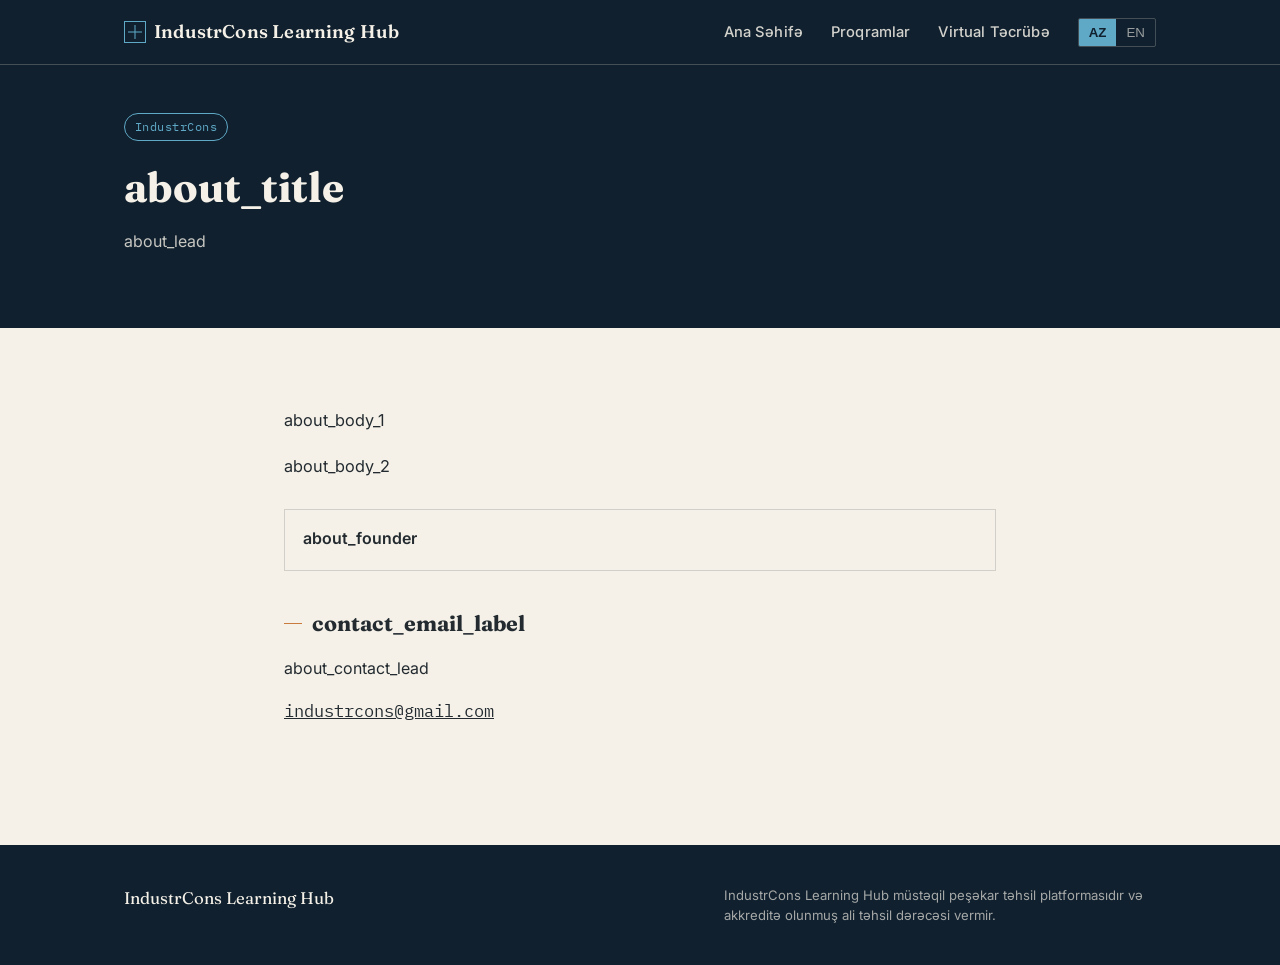
==== about.html @ c05dad43 "Add files via upload" ====
<!doctype html>
<html lang="az">
<head>
<meta charset="utf-8">
<meta name="viewport" content="width=device-width, initial-scale=1">
<title>About — IndustrCons Learning Hub</title>
<link rel="stylesheet" href="css/style.css">
</head>
<body>

<header id="site-header" class="site-header"></header>

<div class="detail-hero">
  <div class="wrap">
    <span class="pill">IndustrCons</span>
    <h1 data-i18n="about_title"></h1>
    <p class="tagline" data-i18n="about_lead"></p>
  </div>
</div>

<section>
  <div class="wrap" style="max-width:760px;">
    <p style="font-size:1.02rem;margin-bottom:20px;" data-i18n="about_body_1"></p>
    <p style="font-size:1.02rem;margin-bottom:30px;" data-i18n="about_body_2"></p>

    <div class="resource-card">
      <div class="r-title" data-i18n="about_founder"></div>
    </div>

    <div class="block" style="margin-top:36px;">
      <h2 data-i18n="contact_email_label"></h2>
      <p data-i18n="about_contact_lead"></p>
      <p style="font-family:var(--mono);font-size:1.05rem;">
        <a href="mailto:industrcons@gmail.com">industrcons@gmail.com</a>
      </p>
    </div>
  </div>
</section>

<footer id="site-footer" class="site-footer"></footer>

<script src="js/data.js"></script>
<script src="js/i18n.js"></script>
<script src="js/app.js"></script>
<script>
  document.documentElement.lang = getLang();
  initShell('about');
</script>
</body>
</html>
---- css/style.css ----
/* ============================================================
   IndustrCons Learning Hub — Design Tokens
   Palette: Ink Navy #10202E · Paper #F5F1E8 · Steel #3C5A6E
            Blueprint Cyan #5FA9C7 · Signal Amber #C97A3D
   Type: Fraunces (display) · Inter (body) · IBM Plex Mono (data)
   Signature: subjects & tasks are framed as technical drawing
   title blocks — corner tick marks + a mono data stamp.
   ============================================================ */

@import url('https://fonts.googleapis.com/css2?family=Fraunces:opsz,wght@9..144,400;9..144,600;9..144,700&family=Inter:wght@400;500;600;700&family=IBM+Plex+Mono:wght@400;500;600&display=swap');

:root {
  --ink: #10202E;
  --ink-2: #17293A;
  --paper: #F5F1E8;
  --paper-2: #EBE5D6;
  --steel: #3C5A6E;
  --cyan: #5FA9C7;
  --amber: #C97A3D;
  --graphite: #232B30;
  --line: rgba(16,32,46,0.16);
  --line-onDark: rgba(245,241,232,0.22);
  --radius: 2px;
  --serif: 'Fraunces', Georgia, serif;
  --sans: 'Inter', system-ui, sans-serif;
  --mono: 'IBM Plex Mono', ui-monospace, monospace;
}

* { box-sizing: border-box; }
html { scroll-behavior: smooth; }
body {
  margin: 0;
  font-family: var(--sans);
  background: var(--paper);
  color: var(--graphite);
  line-height: 1.55;
}
a { color: inherit; }
img { max-width: 100%; }

:focus-visible {
  outline: 2px solid var(--amber);
  outline-offset: 2px;
}

@media (prefers-reduced-motion: reduce) {
  * { animation: none !important; transition: none !important; }
}

.wrap { max-width: 1080px; margin: 0 auto; padding: 0 24px; }

/* ---------- Header ---------- */
.site-header {
  background: var(--ink);
  color: var(--paper);
  border-bottom: 1px solid var(--line-onDark);
  position: sticky; top: 0; z-index: 40;
}
.site-header .wrap {
  display: flex; align-items: center; justify-content: space-between;
  height: 64px;
}
.brand {
  font-family: var(--serif);
  font-weight: 600;
  font-size: 1.15rem;
  letter-spacing: 0.01em;
  text-decoration: none;
  color: var(--paper);
  display: flex; align-items: center; gap: 8px;
}
.brand-mark {
  width: 22px; height: 22px;
  border: 1.5px solid var(--cyan);
  position: relative;
  flex-shrink: 0;
}
.brand-mark::before, .brand-mark::after {
  content: ""; position: absolute; background: var(--cyan);
}
.brand-mark::before { top: 50%; left: 3px; right: 3px; height: 1px; transform: translateY(-50%); }
.brand-mark::after { left: 50%; top: 3px; bottom: 3px; width: 1px; transform: translateX(-50%); }

nav.main-nav { display: flex; align-items: center; gap: 28px; }
nav.main-nav a {
  text-decoration: none; color: var(--paper); opacity: 0.85;
  font-size: 0.92rem; font-weight: 500; letter-spacing: 0.01em;
}
nav.main-nav a:hover { opacity: 1; color: var(--cyan); }

.lang-toggle {
  display: flex; border: 1px solid var(--line-onDark); border-radius: var(--radius); overflow: hidden;
  font-family: var(--mono); font-size: 0.75rem;
}
.lang-toggle button {
  background: transparent; color: var(--paper); border: none; padding: 6px 10px; cursor: pointer;
  opacity: 0.6;
}
.lang-toggle button.active { background: var(--cyan); color: var(--ink); opacity: 1; font-weight: 600; }

/* ---------- Hero ---------- */
.hero {
  background: var(--ink); color: var(--paper);
  padding: 72px 0 88px;
  background-image:
    linear-gradient(var(--line-onDark) 1px, transparent 1px),
    linear-gradient(90deg, var(--line-onDark) 1px, transparent 1px);
  background-size: 40px 40px;
  background-position: center;
  position: relative;
}
.hero::after {
  content: ""; position: absolute; inset: 0;
  background: radial-gradient(ellipse at 30% 20%, rgba(95,169,199,0.14), transparent 60%);
  pointer-events: none;
}
.hero .wrap { position: relative; }
.eyebrow {
  font-family: var(--mono); font-size: 0.75rem; letter-spacing: 0.12em; text-transform: uppercase;
  color: var(--cyan); margin-bottom: 18px; display: flex; align-items: center; gap: 10px;
}
.eyebrow::before { content: ""; width: 24px; height: 1px; background: var(--cyan); }
.hero h1 {
  font-family: var(--serif); font-weight: 600; font-size: clamp(2.1rem, 5vw, 3.4rem);
  line-height: 1.08; margin: 0 0 22px; max-width: 16ch;
}
.hero p.sub {
  font-size: 1.08rem; max-width: 52ch; opacity: 0.82; margin: 0 0 32px;
}
.hero-ctas { display: flex; gap: 14px; flex-wrap: wrap; margin-bottom: 28px; }
.btn {
  display: inline-block; padding: 13px 24px; font-family: var(--sans); font-weight: 600; font-size: 0.92rem;
  text-decoration: none; border-radius: var(--radius); cursor: pointer; border: 1px solid transparent;
  transition: transform 0.15s ease, background 0.15s ease;
}
.btn:hover { transform: translateY(-1px); }
.btn-primary { background: var(--amber); color: var(--ink); }
.btn-primary:hover { background: #d98a4f; }
.btn-ghost { background: transparent; color: var(--paper); border-color: var(--line-onDark); }
.btn-ghost:hover { border-color: var(--cyan); color: var(--cyan); }
.btn-block { display: block; text-align: center; width: 100%; }

.hero-note {
  font-size: 0.82rem; opacity: 0.65; max-width: 46ch; border-left: 2px solid var(--steel); padding-left: 12px;
}

/* ---------- Sections ---------- */
section { padding: 64px 0; }
.section-head { margin-bottom: 36px; max-width: 62ch; }
.section-head h2 {
  font-family: var(--serif); font-weight: 600; font-size: clamp(1.5rem, 3vw, 2.1rem); margin: 0 0 10px;
}
.section-head p { color: var(--steel); margin: 0; font-size: 1rem; }

.how-grid {
  display: grid; grid-template-columns: repeat(4, 1fr); gap: 1px; background: var(--line);
  border: 1px solid var(--line);
}
.how-item { background: var(--paper); padding: 26px 22px; }
.how-num { font-family: var(--mono); color: var(--cyan); font-size: 0.8rem; margin-bottom: 14px; }
.how-item h3 { font-family: var(--serif); font-size: 1.08rem; margin: 0 0 8px; }
.how-item p { font-size: 0.9rem; color: var(--steel); margin: 0; }
@media (max-width: 800px) { .how-grid { grid-template-columns: 1fr 1fr; } }
@media (max-width: 520px) { .how-grid { grid-template-columns: 1fr; } }

/* ---------- Title-block cards (signature element) ---------- */
.tb-card {
  background: var(--paper);
  border: 1px solid var(--graphite);
  position: relative;
  padding: 22px 22px 0;
  text-decoration: none; color: var(--graphite); display: block;
  transition: box-shadow 0.15s ease, transform 0.15s ease;
}
.tb-card:hover { box-shadow: 4px 4px 0 var(--cyan); transform: translate(-2px,-2px); }
.tb-corner { position: absolute; width: 10px; height: 10px; border-color: var(--amber); }
.tb-corner.tl { top: -1px; left: -1px; border-top: 2px solid var(--amber); border-left: 2px solid var(--amber); }
.tb-corner.br { bottom: -1px; right: -1px; border-bottom: 2px solid var(--amber); border-right: 2px solid var(--amber); }
.tb-code { font-family: var(--mono); font-size: 0.72rem; color: var(--cyan); letter-spacing: 0.06em; }
.tb-card h3, .tb-card h2 {
  font-family: var(--serif); font-weight: 600; font-size: 1.3rem; margin: 10px 0 10px;
}
.tb-card p.desc { font-size: 0.92rem; color: var(--steel); margin: 0 0 18px; }
.tb-stamp {
  border-top: 1px solid var(--line); margin-top: 6px;
  display: flex; font-family: var(--mono); font-size: 0.72rem; color: var(--graphite);
}
.tb-stamp > div { padding: 10px 14px; border-right: 1px solid var(--line); flex: 1; }
.tb-stamp > div:last-child { border-right: none; }
.tb-stamp .k { display: block; color: var(--steel); font-size: 0.62rem; text-transform: uppercase; letter-spacing: 0.06em; margin-bottom: 2px; }

.card-grid { display: grid; grid-template-columns: repeat(3, 1fr); gap: 22px; }
@media (max-width: 900px) { .card-grid { grid-template-columns: 1fr 1fr; } }
@media (max-width: 620px) { .card-grid { grid-template-columns: 1fr; } }

.subject-grid { display: grid; grid-template-columns: repeat(2, 1fr); gap: 18px; }
@media (max-width: 700px) { .subject-grid { grid-template-columns: 1fr; } }

/* ---------- Program detail ---------- */
.pill {
  display: inline-block; font-family: var(--mono); font-size: 0.72rem; padding: 4px 10px;
  border: 1px solid var(--steel); color: var(--steel); border-radius: 999px; letter-spacing: 0.04em;
}
.detail-hero { background: var(--ink); color: var(--paper); padding: 48px 0; }
.detail-hero .pill { border-color: var(--cyan); color: var(--cyan); }
.detail-hero h1 { font-family: var(--serif); font-size: clamp(1.8rem,4vw,2.6rem); margin: 14px 0 10px; }
.detail-hero p.tagline { opacity: 0.8; max-width: 56ch; margin: 0 0 26px; }
.meta-row { display: flex; gap: 28px; flex-wrap: wrap; font-family: var(--mono); font-size: 0.82rem; color: var(--cyan); }
.meta-row span b { display: block; font-family: var(--sans); color: var(--paper); font-size: 1.2rem; font-weight: 600; }

.role-list { display: flex; flex-wrap: wrap; gap: 10px; }
.role-list span {
  font-size: 0.85rem; border: 1px solid var(--line); padding: 7px 13px; border-radius: 999px; color: var(--steel);
}

/* ---------- Subject detail ---------- */
.breadcrumb { font-family: var(--mono); font-size: 0.78rem; color: var(--steel); margin-bottom: 18px; }
.breadcrumb a { color: var(--steel); text-decoration: none; }
.breadcrumb a:hover { color: var(--amber); }

.stack { display: flex; flex-direction: column; gap: 44px; }
.block h2 {
  font-family: var(--serif); font-size: 1.35rem; margin: 0 0 14px;
  display: flex; align-items: center; gap: 10px;
}
.block h2::before { content: ""; width: 18px; height: 1px; background: var(--amber); }
.outcomes-list { margin: 0; padding-left: 20px; }
.outcomes-list li { margin-bottom: 8px; }

.resource-card { border: 1px solid var(--line); padding: 16px 18px; margin-bottom: 12px; }
.resource-card .r-title { font-weight: 600; margin-bottom: 3px; }
.resource-card .r-org { font-family: var(--mono); font-size: 0.75rem; color: var(--steel); margin-bottom: 8px; }
.resource-card .r-why { font-size: 0.9rem; color: var(--graphite); }

.module-list { list-style: none; margin: 0; padding: 0; counter-reset: mod; }
.module-list li {
  counter-increment: mod; padding: 12px 0 12px 40px; border-bottom: 1px solid var(--line); position: relative; font-size: 0.95rem;
}
.module-list li::before {
  content: counter(mod, decimal-leading-zero); position: absolute; left: 0; font-family: var(--mono);
  color: var(--cyan); font-size: 0.82rem; top: 12px;
}

.task-card {
  border: 1px solid var(--graphite); position: relative; margin-bottom: 22px;
}
.task-head {
  display: flex; justify-content: space-between; align-items: center;
  padding: 14px 18px; background: var(--ink); color: var(--paper);
}
.task-head h3 { font-family: var(--serif); font-size: 1.05rem; margin: 0; }
.task-diff { font-family: var(--mono); font-size: 0.7rem; color: var(--cyan); letter-spacing: 0.05em; }
.task-body { padding: 18px; }
.task-field { margin-bottom: 14px; }
.task-field .lbl {
  font-family: var(--mono); font-size: 0.68rem; text-transform: uppercase; letter-spacing: 0.07em;
  color: var(--steel); margin-bottom: 5px; display: block;
}
.task-field p { margin: 0; font-size: 0.94rem; }
.mentor-box { background: var(--paper-2); border-left: 3px solid var(--amber); padding: 14px 16px; font-size: 0.92rem; }
.crit-list { margin: 0; padding-left: 18px; font-size: 0.9rem; }
.task-foot {
  display: flex; justify-content: space-between; align-items: center;
  border-top: 1px solid var(--line); padding: 12px 18px; font-family: var(--mono); font-size: 0.78rem; color: var(--steel);
}
.mark-btn {
  font-family: var(--sans); font-size: 0.82rem; font-weight: 600; border: 1px solid var(--steel);
  background: transparent; padding: 8px 14px; border-radius: var(--radius); cursor: pointer;
}
.mark-btn.done { background: var(--cyan); color: var(--ink); border-color: var(--cyan); }

.coming-soon-box {
  border: 1px dashed var(--steel); padding: 28px; text-align: center; color: var(--steel); font-size: 0.95rem;
}

.progress-track { height: 5px; background: var(--line); position: relative; overflow: hidden; }
.progress-fill { height: 100%; background: var(--amber); width: 0%; transition: width 0.3s ease; }

/* ---------- Footer ---------- */
footer.site-footer {
  background: var(--ink); color: var(--paper); padding: 40px 0; margin-top: 40px;
}
footer.site-footer .wrap {
  display: flex; justify-content: space-between; align-items: flex-start; gap: 24px; flex-wrap: wrap;
}
footer .foot-note { max-width: 54ch; font-size: 0.82rem; opacity: 0.65; }
footer .foot-brand { font-family: var(--serif); font-size: 1.05rem; }

/* ---------- Utility ---------- */
.muted { color: var(--steel); }
.center { text-align: center; }
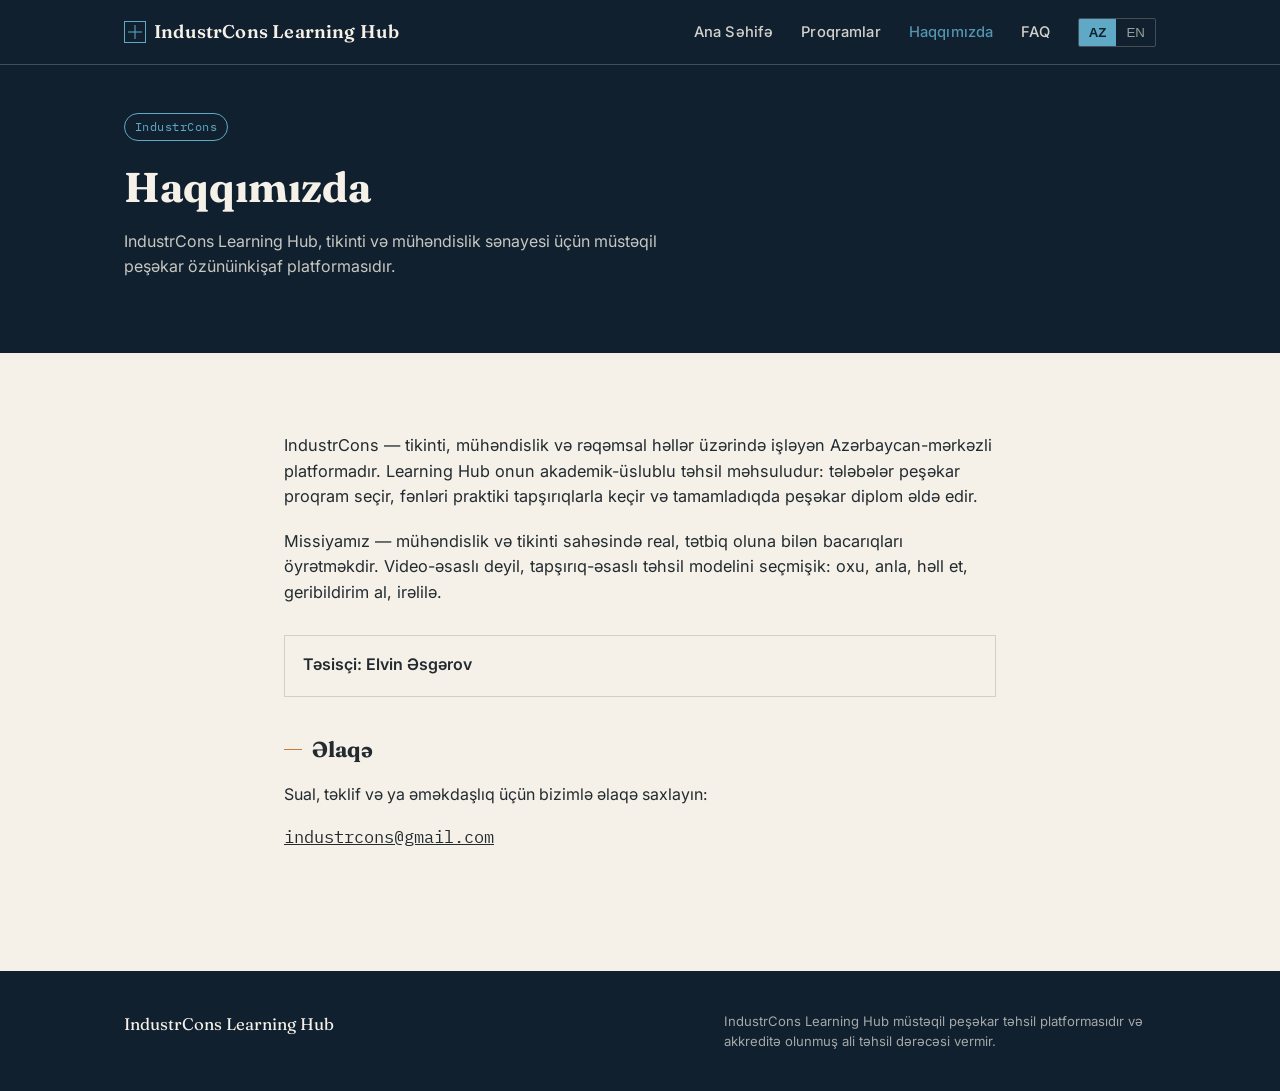
==== commit d62a5862: "Add files via upload" ====
--- a/about.html
+++ b/about.html
@@ -3,7 +3,7 @@
 <head>
 <meta charset="utf-8">
 <meta name="viewport" content="width=device-width, initial-scale=1">
-<title>About — IndustrCons Learning Hub</title>
+<title>About — IndustrCons Skills Hub</title>
 <link rel="stylesheet" href="css/style.css">
 </head>
 <body>
